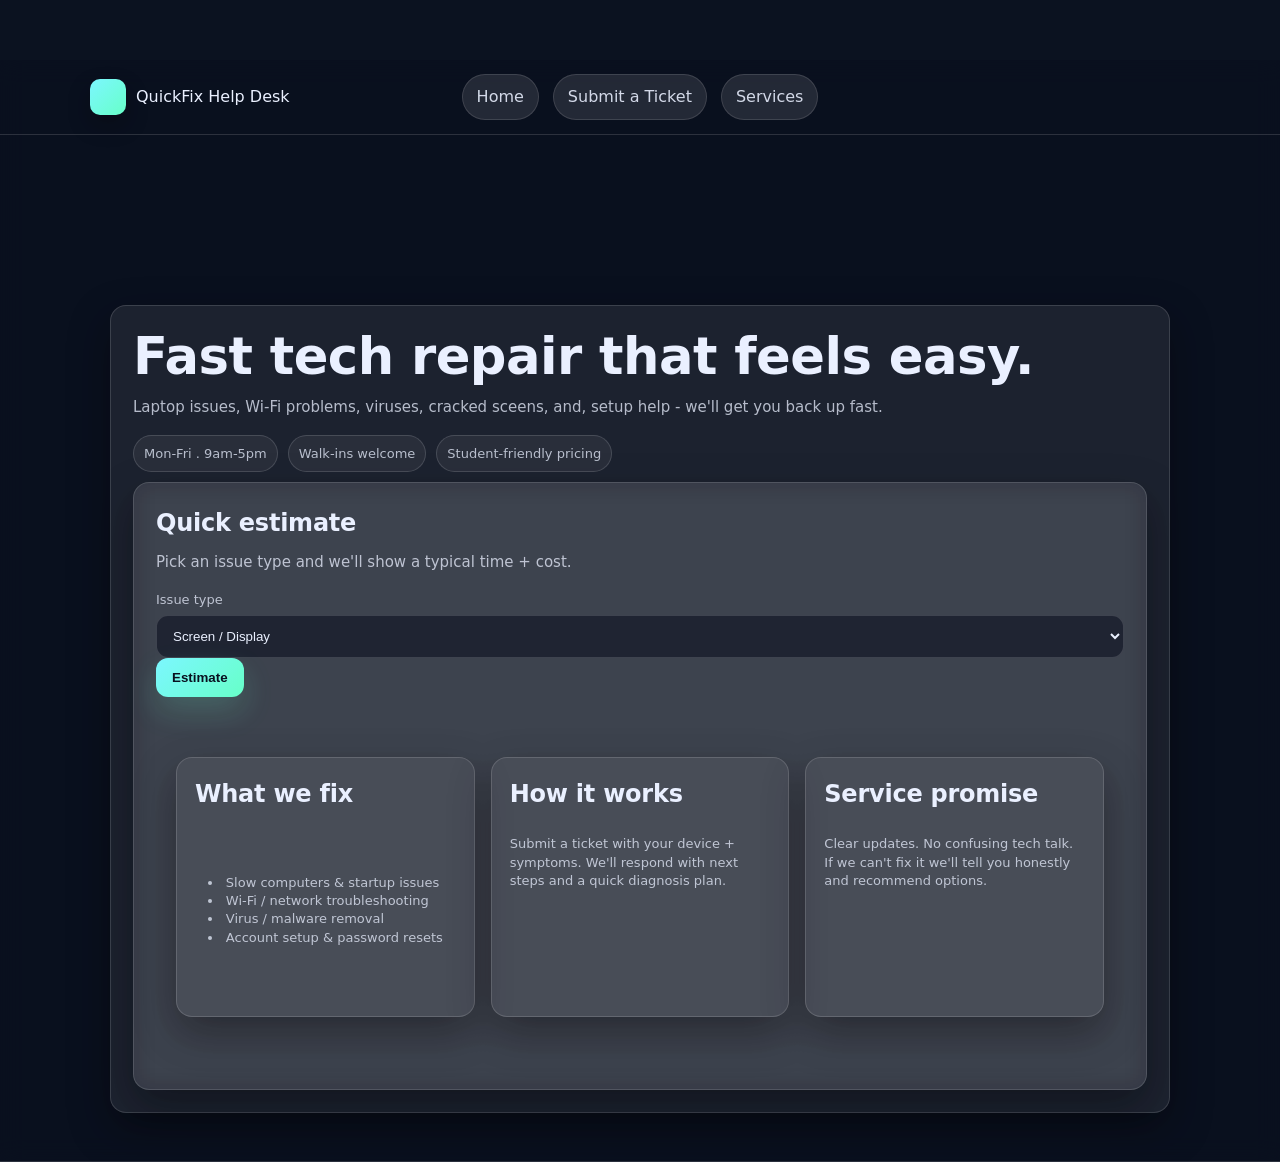
==== index.html @ 3f6d45ab "Add files via upload" ====
<!DOCTYPE html>
<html lang="en">
<head>
 <meta charset="UTF-8">
 <meta name="viewport" content="width=device-width, initial-scale=1.0">
 <title>QuickFix Help Desk</title>
 <link rel="stylesheet" href="style.css">
</head>
<body>

 <div class="nav">
  <div class="container nav-inner">
 
   <div class="brand">
    <div class="logo"></div>
    <div>QuickFix Help Desk</div>
   </div>

   <div class="nav-links">
   <a class="pill" href="/index.html">Home</a>
   <a class="pill" href="/contact.html">Submit a Ticket</a>
   <a class="pill" href="/about.html">Services</a>
 </div>
</div>

<div class="hero">
 <div class="container">
  <div class="hero-card">
   <h1>Fast tech repair that feels easy.</h1>
   <p class="sub">Laptop issues, Wi-Fi problems, viruses, cracked sceens, and, setup help - we'll get you back up fast.</p>
 

   <div class="badges">
    <div class="badge">Mon-Fri . 9am-5pm</div>
    <div class="badge">Walk-ins welcome</div>
    <div class="badge">Student-friendly pricing</div>
   <div>


<div class="hero-card">
 <h2>Quick estimate</h2>
 <p class="sub">Pick an issue type and we'll show a typical time + cost.</p>

<label for="issue">Issue type</label>
<select id="issue">
 <option value="screen">Screen / Display</option>
 <option value="battery">Battery</option>
 <option value="virus">Virus / Malware</option>
 <option value="wifi">Wi-Fi / Network</option>
 <option value="other">Other</option>
</select>
 
 <button type="button" onclick="estimate()">Estimate</button>
 <div id="estimateResult" class="notice" style="margin-top:12px;" display:none;"></div>
   <div>

<div class="container">
 <div class="grid">
  <div class="card">
   <h2> What we fix</h2>
   <u1>
   <li>Slow computers & startup issues</li>
   <li>Wi-Fi / network troubleshooting</li>
   <li>Virus / malware removal</li>
   <li>Account setup & password resets</li>
  </u1>
 </div>

<div class="card">
 <h2>How it works</h2>
 <p>Submit a ticket with your device + symptoms. We'll respond with next steps and a quick diagnosis plan.</p>
</div>

<div class="card">
   <h2>Service promise</h2>
   <p>Clear updates. No confusing tech talk. If we can't fix it we'll tell you honestly and recommend options.</p>
<div>

<script src="script.js"></script>
</body>
</html>
---- style.css ----
:root{
--bg1:#0b1220;
--bg2:#0f1b33;
--card: rgba(255,255,255,0.08);
--text:#eaf0ff;
--muted: rgba(234,240,255,0.75);
--line: rgba(255,255,255,0.14);
--accent:#7cf7ff;
--accent2:#67ffc8;
--shadow: 0 16px 40px rgba(0,0,0,0.35);
--radius: 16px;
}

*{ box-sizing:border-box; }
html, body { height: 100%; }

 body{
 margin:0;
 font-family: system-ui, -apple-system, Segoe UI, Roboto, Arial, sans-serif; 
 color: var(--text);
 line-height: 1.5;
 background-color: var(--bg1);
 background-image: radial-gradient(900px 500px at 10% 10%, rgba(110,168,255,0.25), transparent 60%), radial-gradient(900px 500px at 90% %20, rgba(103,245,198,0.25), transparent 55%), linear-gradient(180deg, var(--bg1), var(--bg2)); 
}


a{ color: var(--text); text-decoration:none; opacity:0.9; }
a:hover{ opacity:1; }

.container{
 max-width:1100px;
 margin: 0 auto;
 padding: 0 20px
}

.nav{
 position: sticky;
 top: 0;
 z-index: 10;
 background: rgba(10,16,30,0.55);
 backdrop-filter:blur(12px);
 border-bottom: 1px solid var(--line);
}

.nav-inner{ 
 display: grid;
 grid-template-columns: 1fr auto 1fr;
 align-items: center;
 padding: 14px 0;
}

.brand{
 justify-self: start;
 display: flex;
 align-items: center;
 gap: 10px;
}

.logo{
 width:36px;
 height:36px;
 border-radius:10px;
 background: linear-gradient(135deg, var(--accent), var(--accent2));
 box-shadow: 0 10px 22px rgba(0,0,0,0.25);
}

.nav-links{
 justify-self: center;
 display: flex;
 gap: 14px;
 align-items: center;
}

.pill{
 display:inline-block;
 padding:10px 14px;
 border-radius: 999px;
 border:1px solid var(--line);
 background: rgba(255,255,255,0.12);
}

.pill:hover{
 background: rgba(255,255,255,0.12);
 transform: translateY(-1px);
}

.hero{
 padding: 110px 0 48px;
 border-top: 1px solid var(--line);
}

.hero .countainer{
 max-width: 1100px;
 margin: 0 auto;
 padding: 0 28px;
}

.hero-grid{
 display: grid;
 grid-template-columns: 1.2fr 0.8fr;
 gap: 18px;
 align-items: start;
}

.hero-card{
 border:1px solid var(--line);
 background: var(--card);
 border-radius: var(--radius);
 box-shadow: var(--shadow);
 backdrop-filter: blur(12px);
 padding: 22px;
} 

.card{
 border: 1px solid var(--line);
 background: rgba(255,255,255,0.06);
 border-radius: var(--radius);
 box-shadow: var(--shadow);
 padding: 18px;
}

.card:hover{
 transform: translateY(-3px);
 box-shadow: 0 18px 45px rgba(0,0,0,0.35);
 border-color: rgba(255,255,255,0.18);
}

.card p,
.card li{
 font-size: 13px;
 line-height: 1.4;
}

h1{
 margin: 0 0 12px;
 font-size: clamp(34px, 4vw, 56px);
 letter-spacing: -0.01em;
 line-height:1.1;
}
h2{
 margin:0 0 10px;
 letter-spacing: -0.01em;
}

.sub{
 color: var(--muted);
 margin: 0 0 16px;
 font-size: 15px;
}

.badges{ 
 display:flex;
 flex-wrap:wrap;
 gap:10px;
 margin-top:14px;
}
.badge{
 font-size:13px;
 color: var(--muted);
 border:1px solid var(--line);
 background: rgba(255,255,255,0.06);
 padding: 8px 10px;
 border-radius: 999px;
}

.grid{
 display: grid;
 grid-template-columns: repeat(3, 1fr);
 gap: 16px; 
 margin: 18px 0 50px;
}

@media (max-width: 860px){
.services-grid{
  grid-template-columns: 1fr;
 }
 .services-grid > .card{
  height: auto;
 }
}

.grid > .card{
 min-height: 260px;
 display: flex;
 flex-direction: column;
}

.grid > .card u1{
 margin: auto;
}

.card p, .card li, small { color: var(--muted); }

label{
 display:block;
 margin: 10px 0 6px;
 color: var(--muted);
 font-size: 13px;
}

select, input, textarea{
 width:100%;
 padding: 12px 12px;
 border-radius: 12px;
 border: 1px solid var(--line);
 background: rgba(10,16,30,0.55);
 color: var(--text);
 outline:none;
}

select:focus, input:focus, textarea:focus{
 border-color: rgba(110,168,255,0.6);
 box-shadow: 0 0 0 3px rgba(110,168,255,0.18);
}

.services-header{
 max-width: 900px;
 margin: 48px auto 0;
}

.services-grid{
 max-width: 1100px;
 margin: 24px auto 0;
 display: grid;
 grid-template-columns: repeat(3, minmax(240px, 1fr));
 gap: 16px;
}

.services-grid > .card{
 min-height: 160px;
}

button{
 width: auto;
 padding: 12px 16px;
 border: none;
 border-radius: 12px;
 font-weight: 700;
 color:#08101f;
 cursor: pointer;
 background: linear-gradient(135deg, var(--accent), var(--accent2));
 box-shadow: 0 14px 30px rgba(103,255,200,0.18);
}

button:hover{ transform: translateY(-1px); }

.notice{ 
 display: none;
 margin-top: 12px;
 padding: 10px 14px;
 border-radius: 10px;
 background: rgba(110,168,255,0.18);
 border: 1px solid rgba(110,168,255,0.6);
 color: var(--text);
 font-size: 14px;
}

@keyframes fadeUp {
 from {
   opacity: 0;
   transform: translateY(10px); 
}

 to {
   opacity: 1;
   transform: translateY(0); 
  }
}
.hero, .container, .footer {
animation: fadeUp 380ms ease both;
}

.container { animation-delay: 60ms; }
.footer    { animation-delay: 120ms; }

.container > .card{
 min-height: auto;
}

.services{
 padding: 100px 0;
}

.services-hero{
 max-width: 920px;
 margin: 0 auto 26px;
}


.services-grid u1{
 margin: 0;
 padding-left: 18px;
}

.footer-note{
 text-align: center;
 margin-top: 14px;
 color: var(--muted);
 font-size: 13px;
}

.footer{
 padding: 18px 0;
 color: var(--muted);
 text-align:center;
 font-size: 13px;
}

@media (max-width: 860px) {
 .hero-grid{ grid-template-columns: 1fr; }
}

.container { margin-top: 60px; }
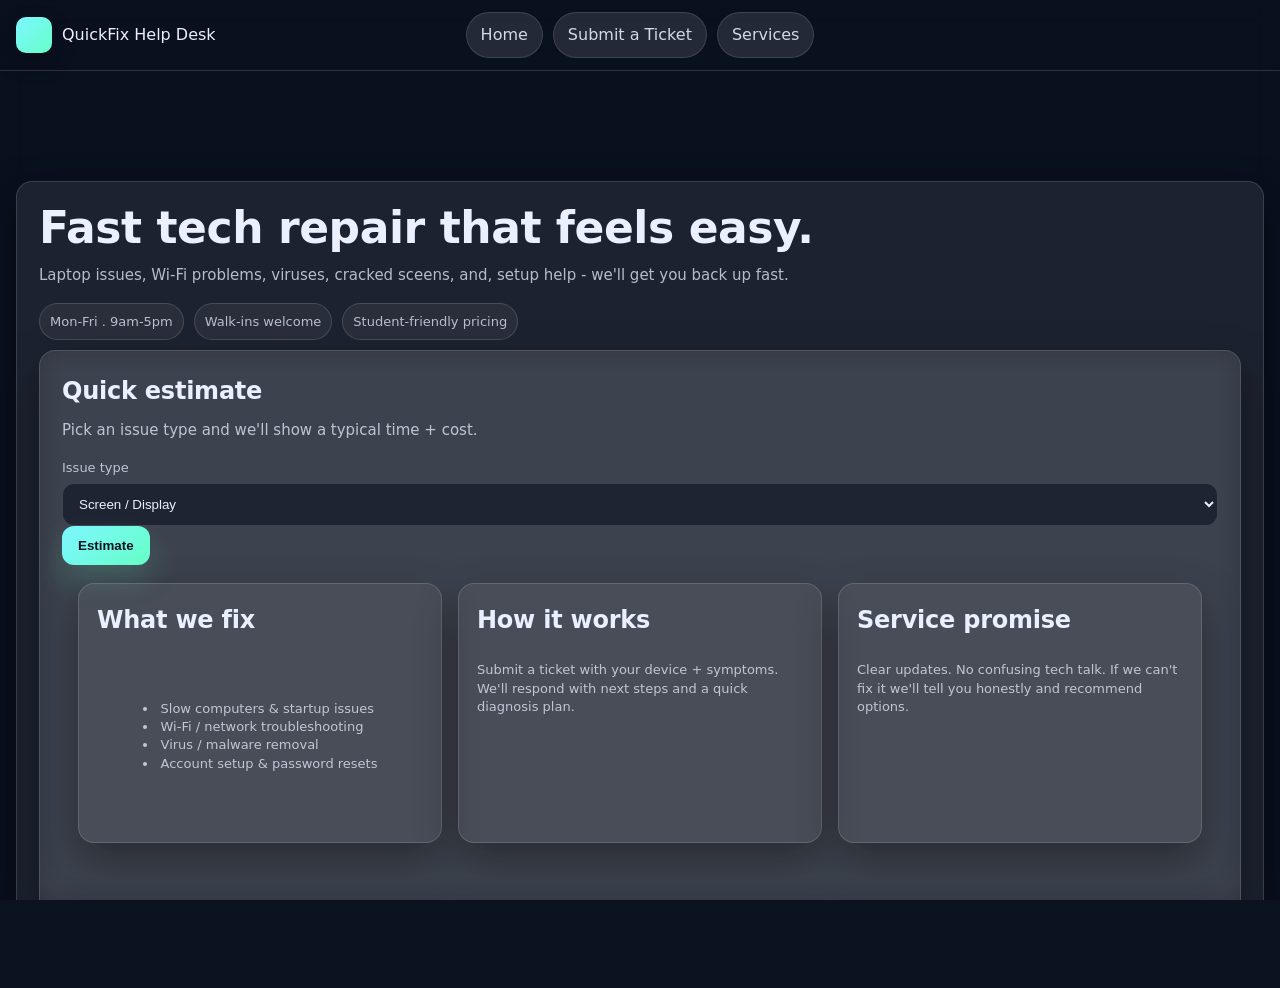
==== commit 8af9c3d3: "Added mobile support" ====
--- a/index.html
+++ b/index.html
@@ -5,6 +5,8 @@
  <meta name="viewport" content="width=device-width, initial-scale=1.0">
  <title>QuickFix Help Desk</title>
  <link rel="stylesheet" href="style.css">
+ <base href="/quickfix-helpdesk/">
+ <meta name="viewport" content="width=device-width, initial-scale=1.0">
 </head>
 <body>
 
@@ -17,9 +19,9 @@
    </div>
 
    <div class="nav-links">
-   <a class="pill" href="/index.html">Home</a>
-   <a class="pill" href="/contact.html">Submit a Ticket</a>
-   <a class="pill" href="/about.html">Services</a>
+   <a class="pill" href="./index.html">Home</a>
+   <a class="pill" href="./contact.html">Submit a Ticket</a>
+   <a class="pill" href="./about.html">Services</a>
  </div>
 </div>
 
--- a/style.css
+++ b/style.css
@@ -310,4 +310,58 @@
  .hero-grid{ grid-template-columns: 1fr; }
 }
 
-.container { margin-top: 60px; }
+html, body { overflow-x: hidden; }
+
+.container {
+ max-width: 100%;
+ padding: 0 16px;
+}
+
+.nav-inner{
+ flex-direction: column;
+ align-items: center;
+ gap: 12px;
+ padding: 12px 16px;
+}
+
+.nav-links{ 
+ justify-content: center;
+ flex-wrap: wrap;
+ gap: 10px;
+}
+
+.hero-grid{
+ grid-template-columns: 1fr !important;
+ gap: 16px;
+}
+
+.hero-card, .card{
+ width: 100%;
+ max-width: 100%
+}
+
+.services-grid
+ grid-template-columns: 1fr;
+ gap: 16px;
+}
+
+input, textarea, select, button{
+ width: 100%;
+ max-width: 100%
+}
+
+.hero-card h1{
+  font-size: clamp(28px, 7vw, 44px);
+  line-height: 1.1;
+ }
+}
+
+@media (min-width: 861px) and (max-width: 1100px){
+ .hero-grid{
+  grid-template-columns: 1fr !important;
+ ;
+}
+.services-grid{
+  grid-template-columns: repeat(2, 1fr);
+ }
+}
